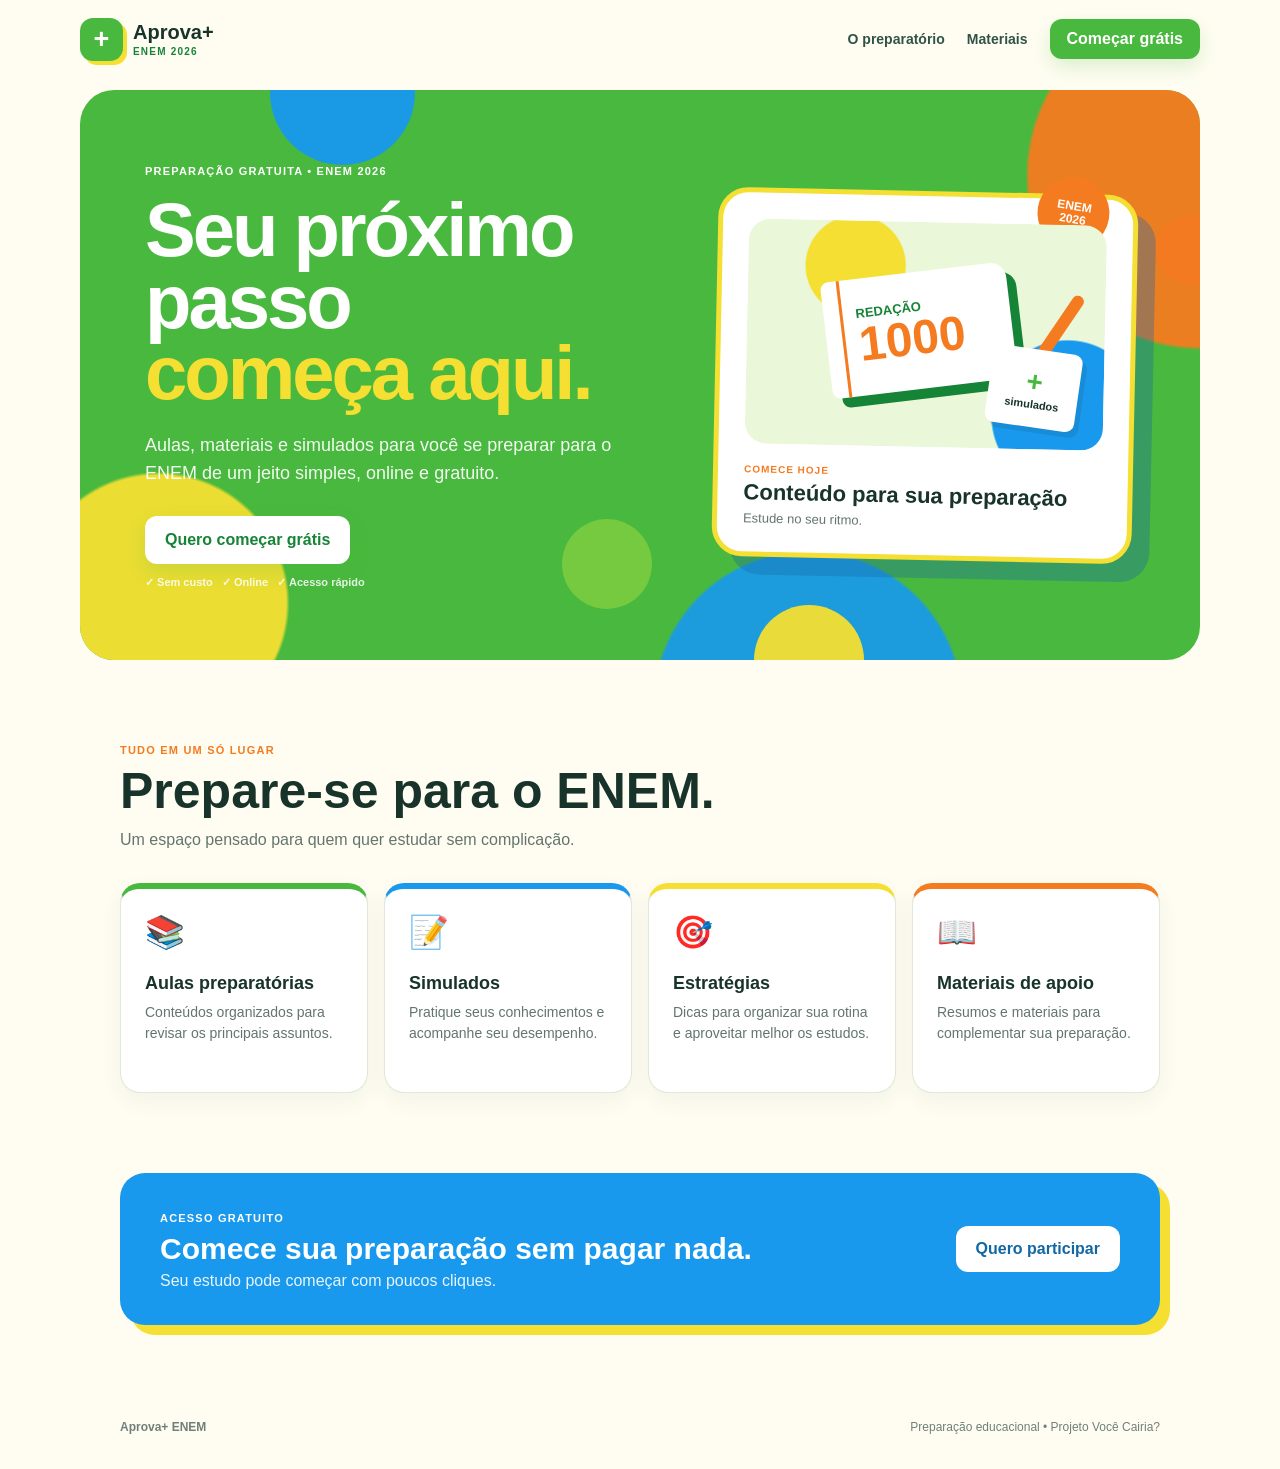
==== index.html @ 2ba7b363 "Primeiro commit de teste" ====
<!DOCTYPE html>
<html lang="pt-BR">
<head>
    <meta charset="UTF-8">
    <meta name="viewport" content="width=device-width, initial-scale=1.0">
    <meta property="og:title" content="Aprova+ ENEM — Preparação gratuita">
    <meta property="og:description" content="Aulas, materiais e simulados para sua preparação para o ENEM.">
    <meta property="og:type" content="website">
    <title>Aprova+ ENEM — Preparação gratuita</title>
    <link rel="stylesheet" href="style.css">
</head>

<body class="landing-page">

    <header class="site-header">
        <a class="brand" href="index.html" aria-label="Aprova+ ENEM">
            <span class="brand-mark">+</span>
            <span>
                <strong>Aprova+</strong>
                <small>ENEM 2026</small>
            </span>
        </a>

        <nav class="top-nav" aria-label="Navegação">
            <a href="#beneficios">O preparatório</a>
            <a href="#materiais">Materiais</a>
            <button class="header-button" onclick="openOpportunity()">Começar grátis</button>
        </nav>
    </header>

    <main>
        <section class="hero">
            <div class="shape shape-blue"></div>
            <div class="shape shape-yellow"></div>
            <div class="shape shape-orange"></div>
            <div class="shape shape-green"></div>

            <div class="hero-copy">
                <span class="eyebrow">PREPARAÇÃO GRATUITA • ENEM 2026</span>

                <h1>
                    Seu próximo passo
                    <span>começa aqui.</span>
                </h1>

                <p>
                    Aulas, materiais e simulados para você se preparar
                    para o ENEM de um jeito simples, online e gratuito.
                </p>

                <div class="hero-actions">
                    <button class="main-cta" onclick="openOpportunity()">
                        Quero começar grátis
                    </button>
                    <span class="microcopy">✓ Sem custo &nbsp; ✓ Online &nbsp; ✓ Acesso rápido</span>
                </div>
            </div>

            <div class="hero-card" aria-label="Destaque do preparatório">
                <div class="card-sticker">ENEM<br>2026</div>
                <div class="book-illustration">
                    <div class="book">
                        <span>REDAÇÃO</span>
                        <strong>1000</strong>
                    </div>
                    <div class="pencil"></div>
                    <div class="paper-note">
                        <b>+</b>
                        <span>simulados</span>
                    </div>
                </div>
                <div class="hero-card-text">
                    <small>COMECE HOJE</small>
                    <strong>Conteúdo para sua preparação</strong>
                    <span>Estude no seu ritmo.</span>
                </div>
            </div>
        </section>

        <section id="beneficios" class="benefits-section">
            <div class="section-heading">
                <span class="eyebrow">TUDO EM UM SÓ LUGAR</span>
                <h2>Prepare-se para o ENEM.</h2>
                <p>Um espaço pensado para quem quer estudar sem complicação.</p>
            </div>

            <div class="benefit-grid">
                <article class="benefit-card">
                    <span class="benefit-icon">📚</span>
                    <h3>Aulas preparatórias</h3>
                    <p>Conteúdos organizados para revisar os principais assuntos.</p>
                </article>

                <article class="benefit-card">
                    <span class="benefit-icon">📝</span>
                    <h3>Simulados</h3>
                    <p>Pratique seus conhecimentos e acompanhe seu desempenho.</p>
                </article>

                <article class="benefit-card">
                    <span class="benefit-icon">🎯</span>
                    <h3>Estratégias</h3>
                    <p>Dicas para organizar sua rotina e aproveitar melhor os estudos.</p>
                </article>

                <article class="benefit-card">
                    <span class="benefit-icon">📖</span>
                    <h3>Materiais de apoio</h3>
                    <p>Resumos e materiais para complementar sua preparação.</p>
                </article>
            </div>
        </section>

        <section id="materiais" class="mid-banner">
            <div>
                <span class="eyebrow">ACESSO GRATUITO</span>
                <h2>Comece sua preparação sem pagar nada.</h2>
                <p>Seu estudo pode começar com poucos cliques.</p>
            </div>
            <button class="light-button" onclick="openOpportunity()">Quero participar</button>
        </section>
    </main>

    <footer class="site-footer">
        <strong>Aprova+ ENEM</strong>
        <span>Preparação educacional • Projeto Você Cairia?</span>
    </footer>

    <div id="opportunity" class="modal hidden" role="dialog" aria-modal="true" aria-labelledby="modal-title">
        <div class="modal-card">
            <button class="modal-close" onclick="closeOpportunity()" aria-label="Fechar">×</button>

            <span class="eyebrow">VAGAS ABERTAS</span>
            <h2 id="modal-title">Seu acesso gratuito está a poucos passos.</h2>

            <p>
                Participe do preparatório e tenha acesso a aulas,
                materiais e simulados para sua preparação.
            </p>

            <div class="opportunity-points">
                <div><strong>01</strong><span>Aulas e conteúdos de revisão</span></div>
                <div><strong>02</strong><span>Materiais para estudar online</span></div>
                <div><strong>03</strong><span>Simulados para praticar</span></div>
            </div>

            <button class="main-cta full-button" onclick="goToSignup()">
                Liberar meu acesso
            </button>
        </div>
    </div>

    <script>
        function openOpportunity() {
            document.getElementById("opportunity").classList.remove("hidden");
            document.body.classList.add("modal-open");
        }

        function closeOpportunity() {
            document.getElementById("opportunity").classList.add("hidden");
            document.body.classList.remove("modal-open");
        }

        function goToSignup() {
            window.location.href = "login.html";
        }

        document.addEventListener("keydown", function(event) {
            if (event.key === "Escape") closeOpportunity();
        });
    </script>
</body>
</html>
---- style.css ----
* {
    box-sizing: border-box;
    margin: 0;
    padding: 0;
}

:root {
    --green: #49b83e;
    --green-dark: #168436;
    --green-soft: #eaf8d9;
    --yellow: #f4df32;
    --orange: #f47b20;
    --blue: #1899ee;
    --blue-dark: #1267a5;
    --ink: #18342a;
    --muted: #63756d;
    --cream: #fffdf2;
    --white: #ffffff;
    --line: #dfe8d9;
    --shadow: 0 18px 45px rgba(24, 52, 42, .12);
}

html {
    scroll-behavior: smooth;
}

body {
    min-height: 100vh;
    font-family: Arial, Helvetica, sans-serif;
    color: var(--ink);
    background: var(--cream);
}

body.modal-open {
    overflow: hidden;
}

button,
input,
select {
    font: inherit;
}

button {
    cursor: pointer;
}

a {
    color: inherit;
    text-decoration: none;
}

/* =========================================================
   HEADER
========================================================= */

.site-header {
    position: relative;
    z-index: 10;
    width: min(100% - 32px, 1120px);
    margin: 0 auto;
    min-height: 78px;
    display: flex;
    align-items: center;
    justify-content: space-between;
    gap: 20px;
}

.brand {
    display: inline-flex;
    align-items: center;
    gap: 10px;
}

.brand-mark {
    display: grid;
    place-items: center;
    width: 43px;
    height: 43px;
    border-radius: 13px;
    background: var(--green);
    color: white;
    font-size: 27px;
    font-weight: 900;
    box-shadow: 4px 4px 0 var(--yellow);
}

.brand strong,
.brand small {
    display: block;
}

.brand strong {
    font-size: 20px;
    line-height: 1;
}

.brand small {
    margin-top: 4px;
    color: var(--green-dark);
    font-size: 10px;
    font-weight: 900;
    letter-spacing: 1.2px;
}

.top-nav {
    display: flex;
    align-items: center;
    gap: 22px;
}

.top-nav a {
    color: #315347;
    font-size: 14px;
    font-weight: 700;
}

.header-button,
.main-cta {
    border: 0;
    border-radius: 12px;
    background: var(--green);
    color: white;
    font-weight: 900;
    box-shadow: 0 8px 20px rgba(73, 184, 62, .2);
    transition: transform .2s ease, box-shadow .2s ease;
}

.header-button {
    padding: 11px 17px;
}

.header-button:hover,
.main-cta:hover {
    transform: translateY(-2px);
    box-shadow: 0 12px 25px rgba(73, 184, 62, .28);
}

/* =========================================================
   HERO
========================================================= */

.hero {
    position: relative;
    width: min(100% - 32px, 1120px);
    min-height: 570px;
    margin: 12px auto 0;
    overflow: hidden;
    display: grid;
    grid-template-columns: 1.05fr .95fr;
    align-items: center;
    gap: 30px;
    padding: 60px 65px;
    border-radius: 34px;
    background: var(--green);
}

.hero::before {
    content: "";
    position: absolute;
    inset: 0;
    background:
        radial-gradient(circle at 7% 90%, rgba(244, 223, 50, .95) 0 11%, transparent 11.3%),
        radial-gradient(circle at 100% 15%, rgba(244, 123, 32, .95) 0 14%, transparent 14.3%),
        radial-gradient(circle at 65% 108%, rgba(24, 153, 238, .9) 0 16%, transparent 16.3%);
    pointer-events: none;
}

.shape {
    position: absolute;
    border-radius: 50%;
    opacity: .95;
    pointer-events: none;
}

.shape-blue {
    width: 145px;
    height: 145px;
    top: -70px;
    left: 17%;
    background: var(--blue);
}

.shape-yellow {
    width: 110px;
    height: 110px;
    bottom: -55px;
    right: 30%;
    background: var(--yellow);
}

.shape-orange {
    width: 70px;
    height: 70px;
    top: 22%;
    right: -25px;
    background: var(--orange);
}

.shape-green {
    width: 90px;
    height: 90px;
    bottom: 9%;
    left: 43%;
    background: #78cc40;
}

.hero-copy,
.hero-card {
    position: relative;
    z-index: 2;
}

.eyebrow {
    display: inline-block;
    color: #fff;
    font-size: 11px;
    font-weight: 900;
    letter-spacing: 1.2px;
}

.hero h1 {
    max-width: 620px;
    margin-top: 15px;
    color: white;
    font-size: clamp(46px, 6vw, 76px);
    line-height: .94;
    letter-spacing: -3px;
}

.hero h1 span {
    display: block;
    color: var(--yellow);
}

.hero-copy > p {
    max-width: 560px;
    margin-top: 23px;
    color: rgba(255,255,255,.93);
    font-size: 18px;
    line-height: 1.55;
}

.hero-actions {
    margin-top: 28px;
}

.main-cta {
    padding: 15px 20px;
}

.hero .main-cta {
    background: #fff;
    color: var(--green-dark);
}

.microcopy {
    display: block;
    margin-top: 12px;
    color: rgba(255,255,255,.85);
    font-size: 11px;
    font-weight: 700;
}

.hero-card {
    width: min(100%, 420px);
    justify-self: end;
    padding: 26px;
    border: 5px solid var(--yellow);
    border-radius: 30px;
    background: #fff;
    box-shadow: 18px 18px 0 rgba(24, 103, 165, .35);
    transform: rotate(1.2deg);
}

.card-sticker {
    position: absolute;
    top: -22px;
    right: 24px;
    width: 72px;
    height: 72px;
    display: grid;
    place-items: center;
    border-radius: 50%;
    background: var(--orange);
    color: white;
    font-size: 12px;
    font-weight: 900;
    line-height: 1.05;
    text-align: center;
    transform: rotate(8deg);
}

.book-illustration {
    position: relative;
    height: 225px;
    border-radius: 22px;
    overflow: hidden;
    background:
        radial-gradient(circle at 30% 20%, var(--yellow) 0 16%, transparent 16.5%),
        radial-gradient(circle at 90% 85%, var(--blue) 0 20%, transparent 20.5%),
        var(--green-soft);
}

.book {
    position: absolute;
    left: 22%;
    top: 22%;
    width: 52%;
    height: 52%;
    display: flex;
    flex-direction: column;
    justify-content: center;
    padding-left: 20px;
    border-radius: 8px 16px 16px 8px;
    background: white;
    box-shadow: 9px 10px 0 var(--green-dark);
    transform: rotate(-8deg);
}

.book::after {
    content: "";
    position: absolute;
    left: 16px;
    top: 0;
    bottom: 0;
    width: 3px;
    background: var(--orange);
}

.book span {
    margin-left: 12px;
    color: var(--green-dark);
    font-size: 13px;
    font-weight: 900;
}

.book strong {
    margin-left: 12px;
    color: var(--orange);
    font-size: 48px;
    line-height: 1;
}

.pencil {
    position: absolute;
    right: 13%;
    top: 28%;
    width: 12px;
    height: 105px;
    border-radius: 8px;
    background: var(--orange);
    transform: rotate(33deg);
}

.paper-note {
    position: absolute;
    right: 7%;
    bottom: 10%;
    width: 90px;
    height: 78px;
    display: flex;
    flex-direction: column;
    justify-content: center;
    align-items: center;
    border-radius: 9px;
    background: #fff;
    transform: rotate(7deg);
    box-shadow: 5px 5px 0 rgba(24, 52, 42, .12);
}

.paper-note b {
    color: var(--green);
    font-size: 28px;
}

.paper-note span {
    font-size: 11px;
    font-weight: 900;
}

.hero-card-text {
    display: grid;
    gap: 5px;
    margin-top: 20px;
}

.hero-card-text small {
    color: var(--orange);
    font-size: 10px;
    font-weight: 900;
    letter-spacing: 1px;
}

.hero-card-text strong {
    font-size: 22px;
}

.hero-card-text span {
    color: var(--muted);
    font-size: 13px;
}

/* =========================================================
   BENEFITS
========================================================= */

.benefits-section {
    width: min(100% - 32px, 1040px);
    margin: 80px auto;
}

.section-heading {
    max-width: 620px;
}

.section-heading .eyebrow {
    color: var(--orange);
}

.section-heading h2 {
    margin-top: 8px;
    font-size: clamp(32px, 5vw, 50px);
    line-height: 1;
}

.section-heading p {
    margin-top: 12px;
    color: var(--muted);
    line-height: 1.55;
}

.benefit-grid {
    display: grid;
    grid-template-columns: repeat(4, 1fr);
    gap: 16px;
    margin-top: 30px;
}

.benefit-card {
    min-height: 210px;
    padding: 24px;
    border: 1px solid var(--line);
    border-radius: 20px;
    background: white;
    box-shadow: 0 8px 25px rgba(24,52,42,.05);
}

.benefit-card:nth-child(1) {
    border-top: 6px solid var(--green);
}

.benefit-card:nth-child(2) {
    border-top: 6px solid var(--blue);
}

.benefit-card:nth-child(3) {
    border-top: 6px solid var(--yellow);
}

.benefit-card:nth-child(4) {
    border-top: 6px solid var(--orange);
}

.benefit-icon {
    font-size: 32px;
}

.benefit-card h3 {
    margin-top: 22px;
    font-size: 18px;
}

.benefit-card p {
    margin-top: 8px;
    color: var(--muted);
    font-size: 14px;
    line-height: 1.5;
}

/* =========================================================
   BANNER / FOOTER
========================================================= */

.mid-banner {
    width: min(100% - 32px, 1040px);
    margin: 0 auto 70px;
    padding: 35px 40px;
    display: flex;
    align-items: center;
    justify-content: space-between;
    gap: 25px;
    border-radius: 25px;
    background: var(--blue);
    color: white;
    box-shadow: 10px 10px 0 var(--yellow);
}

.mid-banner .eyebrow {
    color: white;
}

.mid-banner h2 {
    max-width: 630px;
    margin-top: 6px;
    font-size: 30px;
}

.mid-banner p {
    margin-top: 6px;
    opacity: .9;
}

.light-button {
    border: 0;
    border-radius: 12px;
    padding: 14px 20px;
    background: white;
    color: var(--blue-dark);
    font-weight: 900;
}

.full-button {
    width: 100%;
}

.site-footer {
    width: min(100% - 32px, 1040px);
    margin: 0 auto;
    padding: 25px 0 35px;
    display: flex;
    justify-content: space-between;
    gap: 20px;
    color: #708079;
    font-size: 12px;
}

/* =========================================================
   MODAL
========================================================= */

.modal {
    position: fixed;
    z-index: 50;
    inset: 0;
    display: grid;
    place-items: center;
    padding: 20px;
    background: rgba(24,52,42,.58);
    backdrop-filter: blur(7px);
}

.hidden {
    display: none;
}

.modal-card {
    position: relative;
    width: min(100%, 480px);
    padding: 34px;
    border-radius: 25px;
    background: white;
    box-shadow: var(--shadow);
}

.modal-card .eyebrow {
    color: var(--orange);
}

.modal-card h2 {
    margin-top: 9px;
    font-size: 32px;
    line-height: 1.03;
}

.modal-card > p {
    margin-top: 13px;
    color: var(--muted);
    line-height: 1.55;
}

.modal-close {
    position: absolute;
    top: 11px;
    right: 15px;
    border: 0;
    background: transparent;
    color: #60736a;
    font-size: 30px;
}

.opportunity-points {
    display: grid;
    gap: 9px;
    margin-top: 22px;
}

.opportunity-points div {
    display: flex;
    align-items: center;
    gap: 12px;
    padding: 11px;
    border-radius: 12px;
    background: var(--green-soft);
}

.opportunity-points strong {
    display: grid;
    place-items: center;
    width: 35px;
    height: 35px;
    flex: 0 0 35px;
    border-radius: 10px;
    background: var(--green);
    color: white;
    font-size: 12px;
}

/* =========================================================
   SIGNUP
========================================================= */

.signup-page {
    background:
        radial-gradient(circle at 10% 5%, rgba(244,223,50,.5) 0 12%, transparent 12.5%),
        radial-gradient(circle at 100% 95%, rgba(24,153,238,.35) 0 15%, transparent 15.5%),
        var(--cream);
}

.compact-header {
    width: min(100% - 32px, 920px);
}

.secure-label {
    color: var(--green-dark);
    font-size: 12px;
    font-weight: 900;
}

.signup-main {
    width: min(100% - 32px, 520px);
    margin: 35px auto 70px;
}

.signup-card {
    padding: 40px;
    border: 1px solid var(--line);
    border-radius: 27px;
    background: white;
    box-shadow: var(--shadow);
}

.signup-badge {
    width: 70px;
    height: 70px;
    display: grid;
    place-items: center;
    margin: 0 auto 22px;
    border-radius: 50%;
    background: var(--yellow);
    color: var(--green-dark);
    font-size: 11px;
    font-weight: 900;
    line-height: 1;
    text-align: center;
    box-shadow: 5px 5px 0 var(--blue);
}

.signup-card .eyebrow {
    display: block;
    color: var(--orange);
    text-align: center;
}

.signup-card h1 {
    margin-top: 8px;
    text-align: center;
    font-size: 34px;
}

.signup-subtitle {
    margin: 10px auto 0;
    max-width: 390px;
    color: var(--muted);
    line-height: 1.55;
    text-align: center;
}

form {
    margin-top: 25px;
}

label {
    display: block;
    margin: 16px 0 7px;
    font-size: 13px;
    font-weight: 800;
}

input,
select {
    width: 100%;
    border: 1px solid #cfdcd3;
    border-radius: 11px;
    padding: 14px;
    outline: none;
    background: #fbfdf9;
    color: var(--ink);
}

input:focus,
select:focus {
    border-color: var(--green);
    box-shadow: 0 0 0 3px rgba(73,184,62,.12);
}

input::placeholder {
    color: #8b9b94;
}

.signup-card .main-cta {
    margin-top: 22px;
}

.privacy-note {
    display: flex;
    gap: 9px;
    margin-top: 18px;
    padding: 12px;
    border-radius: 12px;
    background: #f3f8ef;
}

.privacy-note span {
    color: var(--green-dark);
    font-weight: 900;
}

.privacy-note p {
    color: #667970;
    font-size: 11px;
    line-height: 1.5;
}

/* =========================================================
   RESULTADO
========================================================= */

.result-page {
    padding: 30px 16px 70px;
    background:
        radial-gradient(circle at 8% 4%, rgba(244,223,50,.35), transparent 20%),
        radial-gradient(circle at 94% 7%, rgba(24,153,238,.25), transparent 23%),
        #f7fbf3;
}

.result-container {
    width: min(100%, 820px);
    margin: 0 auto;
}

.reveal {
    position: relative;
    overflow: hidden;
    padding: 48px 34px;
    border-radius: 28px;
    background: var(--green);
    color: white;
    text-align: center;
    box-shadow: 12px 12px 0 var(--yellow);
}

.reveal::before {
    content: "";
    position: absolute;
    width: 180px;
    height: 180px;
    top: -90px;
    left: -50px;
    border-radius: 50%;
    background: var(--blue);
}

.reveal::after {
    content: "";
    position: absolute;
    width: 130px;
    height: 130px;
    right: -50px;
    bottom: -50px;
    border-radius: 50%;
    background: var(--orange);
}

.reveal > * {
    position: relative;
    z-index: 2;
}

.reveal-stamp {
    display: inline-block;
    padding: 7px 12px;
    border-radius: 999px;
    background: white;
    color: var(--green-dark);
    font-size: 10px;
    font-weight: 900;
    letter-spacing: 1px;
}

.reveal h1 {
    margin-top: 17px;
    color: white;
    font-size: clamp(34px, 7vw, 58px);
    line-height: .98;
}

.reveal-subtitle {
    max-width: 650px;
    margin: 15px auto 0;
    color: rgba(255,255,255,.92);
    line-height: 1.55;
}

.project-info {
    display: grid;
    gap: 5px;
    margin: 25px auto 0;
    max-width: 650px;
    padding: 15px;
    border-radius: 14px;
    background: rgba(255,255,255,.13);
    font-size: 12px;
}

.lesson-block,
.survey-block,
.share-block {
    margin-top: 22px;
    padding: 30px;
    border: 1px solid var(--line);
    border-radius: 22px;
    background: white;
    box-shadow: 0 8px 24px rgba(24,52,42,.05);
}

.lesson-block.highlight {
    border: 0;
    background: var(--yellow);
}

.section-kicker {
    color: var(--green-dark);
    font-size: 10px;
    font-weight: 900;
    letter-spacing: 1.1px;
}

.lesson-block h2,
.survey-block h2,
.share-block h2 {
    margin-top: 8px;
    font-size: 27px;
    line-height: 1.08;
}

.lesson-block p,
.survey-block > p,
.share-block > p {
    margin-top: 11px;
    color: var(--muted);
    line-height: 1.6;
}

.highlight p {
    color: #496052;
}

.evidence-list {
    display: grid;
    gap: 12px;
    margin-top: 22px;
}

.evidence {
    display: grid;
    grid-template-columns: 45px 1fr;
    gap: 12px;
    align-items: start;
    padding: 15px;
    border-radius: 14px;
    background: #f4f8ef;
}

.evidence > span {
    display: grid;
    place-items: center;
    width: 40px;
    height: 40px;
    border-radius: 10px;
    background: var(--green);
    color: white;
    font-weight: 900;
}

.evidence h3 {
    font-size: 16px;
}

.evidence p {
    margin-top: 5px;
    font-size: 13px;
}

.protection-list {
    display: grid;
    gap: 12px;
    margin-top: 20px;
    padding-left: 22px;
}

.protection-list li {
    color: #53675e;
    line-height: 1.5;
}

.survey-block label {
    margin-top: 20px;
}

.choice-grid {
    display: grid;
    grid-template-columns: 1fr 1fr;
    gap: 10px;
    margin-top: 10px;
}

.choice-grid button {
    min-height: 55px;
    border: 1px solid var(--line);
    border-radius: 12px;
    background: white;
    color: var(--ink);
    font-size: 13px;
    font-weight: 700;
    text-align: left;
    padding: 12px;
}

.choice-grid button:hover,
.choice-grid button.selected {
    border-color: var(--green);
    background: var(--green-soft);
}

.survey-button {
    margin-top: 20px;
}

.survey-message {
    min-height: 20px;
    color: var(--green-dark) !important;
    font-size: 12px;
    font-weight: 700;
}

.share-block {
    text-align: center;
    background: var(--blue);
    border: 0;
    color: white;
}

.share-block h2 {
    color: white;
}

.share-block > p {
    color: rgba(255,255,255,.9);
}

.share-block .light-button {
    margin-top: 18px;
}

.home-link {
    display: block;
    width: fit-content;
    margin: 25px auto 0;
    color: var(--green-dark);
    font-size: 13px;
    font-weight: 900;
}

/* =========================================================
   RESPONSIVO
========================================================= */

@media (max-width: 850px) {
    .top-nav a {
        display: none;
    }

    .hero {
        grid-template-columns: 1fr;
        padding: 45px 30px;
    }

    .hero-card {
        justify-self: center;
        width: min(100%, 430px);
    }

    .benefit-grid {
        grid-template-columns: 1fr 1fr;
    }

    .mid-banner {
        flex-direction: column;
        align-items: flex-start;
    }
}

@media (max-width: 560px) {
    .site-header {
        min-height: 68px;
    }

    .header-button {
        padding: 10px 12px;
        font-size: 12px;
    }

    .hero {
        min-height: auto;
        margin-top: 4px;
        padding: 40px 22px 32px;
        border-radius: 25px;
    }

    .hero h1 {
        font-size: 48px;
        letter-spacing: -2px;
    }

    .hero-copy > p {
        font-size: 15px;
    }

    .hero-card {
        padding: 18px;
    }

    .book-illustration {
        height: 190px;
    }

    .benefits-section {
        margin: 55px auto;
    }

    .benefit-grid {
        grid-template-columns: 1fr;
    }

    .benefit-card {
        min-height: auto;
    }

    .mid-banner {
        padding: 28px 24px;
    }

    .mid-banner h2 {
        font-size: 25px;
    }

    .site-footer {
        flex-direction: column;
    }

    .signup-main {
        margin-top: 20px;
    }

    .signup-card {
        padding: 28px 20px;
    }

    .signup-card h1 {
        font-size: 29px;
    }

    .reveal {
        padding: 38px 20px;
    }

    .lesson-block,
    .survey-block,
    .share-block {
        padding: 23px 20px;
    }

    .choice-grid {
        grid-template-columns: 1fr;
    }

    .project-info {
        font-size: 11px;
    }
}
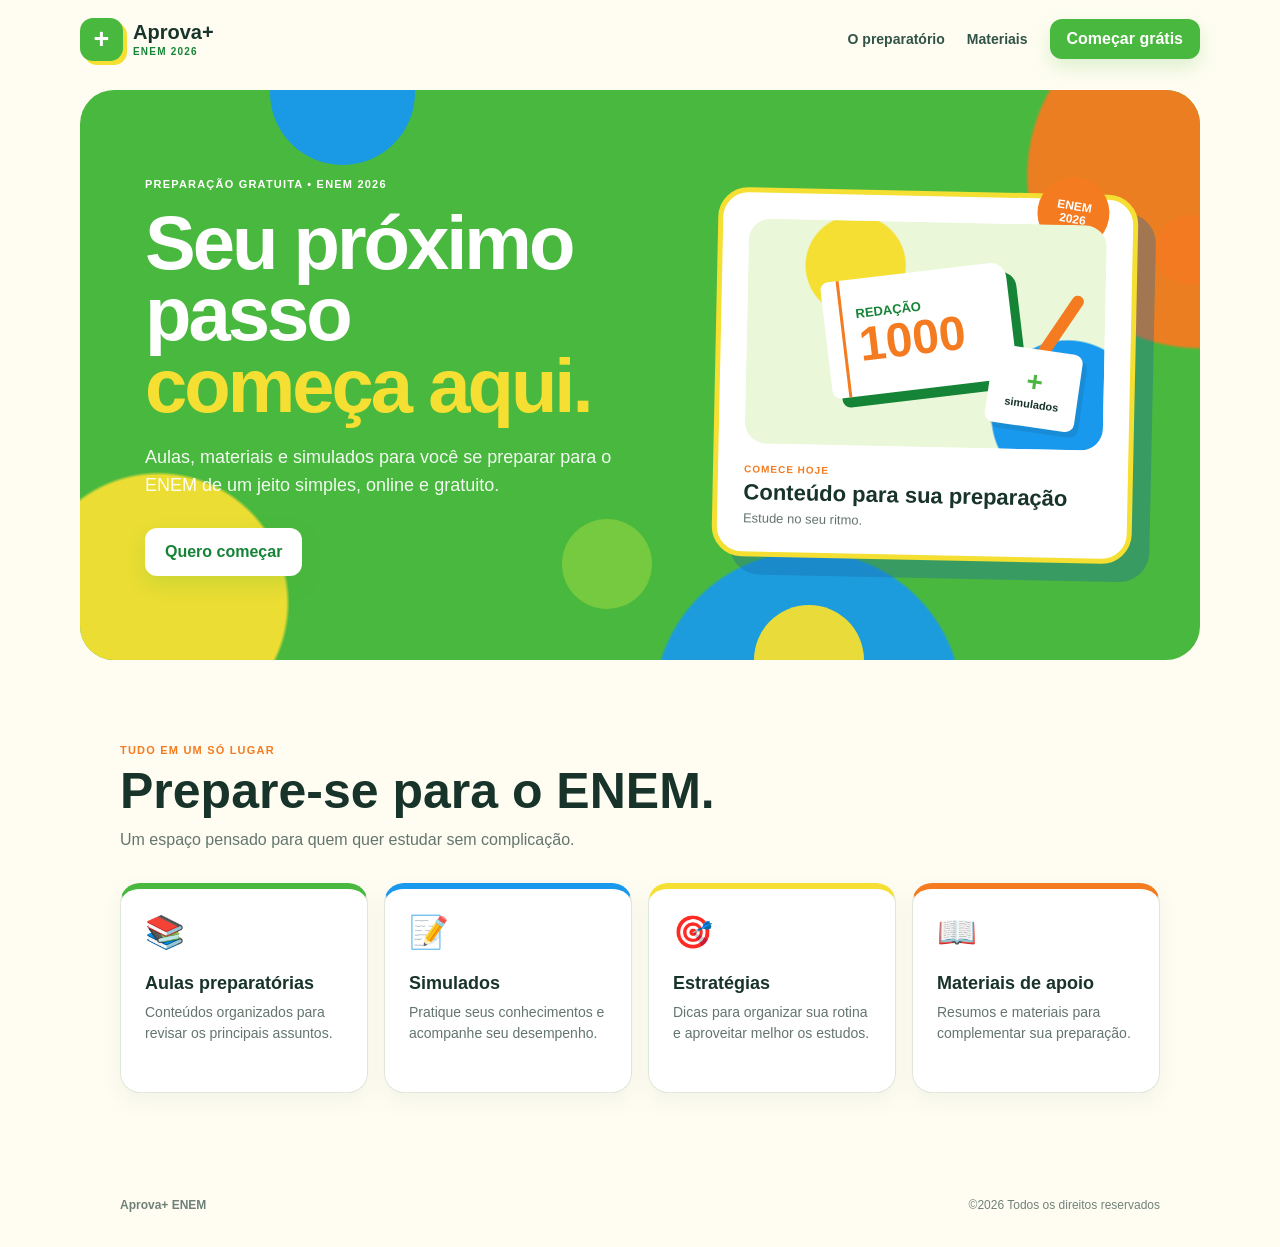
==== commit 3e78197a: "arrumei todo o projeto desde as informações até cores e detalhes" ====
--- a/index.html
+++ b/index.html
@@ -50,9 +50,8 @@
 
                 <div class="hero-actions">
                     <button class="main-cta" onclick="openOpportunity()">
-                        Quero começar grátis
+                        Quero começar
                     </button>
-                    <span class="microcopy">✓ Sem custo &nbsp; ✓ Online &nbsp; ✓ Acesso rápido</span>
                 </div>
             </div>
 
@@ -111,19 +110,11 @@
             </div>
         </section>
 
-        <section id="materiais" class="mid-banner">
-            <div>
-                <span class="eyebrow">ACESSO GRATUITO</span>
-                <h2>Comece sua preparação sem pagar nada.</h2>
-                <p>Seu estudo pode começar com poucos cliques.</p>
-            </div>
-            <button class="light-button" onclick="openOpportunity()">Quero participar</button>
-        </section>
     </main>
 
     <footer class="site-footer">
         <strong>Aprova+ ENEM</strong>
-        <span>Preparação educacional • Projeto Você Cairia?</span>
+        <span>&copy;2026 Todos os direitos reservados</span>
     </footer>
 
     <div id="opportunity" class="modal hidden" role="dialog" aria-modal="true" aria-labelledby="modal-title">
--- a/style.css
+++ b/style.css
@@ -233,10 +233,10 @@
     color: var(--yellow);
 }
 
-.hero-copy > p {
+.hero-copy>p {
     max-width: 560px;
     margin-top: 23px;
-    color: rgba(255,255,255,.93);
+    color: rgba(255, 255, 255, .93);
     font-size: 18px;
     line-height: 1.55;
 }
@@ -257,7 +257,7 @@
 .microcopy {
     display: block;
     margin-top: 12px;
-    color: rgba(255,255,255,.85);
+    color: rgba(255, 255, 255, .85);
     font-size: 11px;
     font-weight: 700;
 }
@@ -443,7 +443,7 @@
     border: 1px solid var(--line);
     border-radius: 20px;
     background: white;
-    box-shadow: 0 8px 25px rgba(24,52,42,.05);
+    box-shadow: 0 8px 25px rgba(24, 52, 42, .05);
 }
 
 .benefit-card:nth-child(1) {
@@ -546,7 +546,7 @@
     display: grid;
     place-items: center;
     padding: 20px;
-    background: rgba(24,52,42,.58);
+    background: rgba(24, 52, 42, .58);
     backdrop-filter: blur(7px);
 }
 
@@ -573,7 +573,7 @@
     line-height: 1.03;
 }
 
-.modal-card > p {
+.modal-card>p {
     margin-top: 13px;
     color: var(--muted);
     line-height: 1.55;
@@ -622,8 +622,8 @@
 
 .signup-page {
     background:
-        radial-gradient(circle at 10% 5%, rgba(244,223,50,.5) 0 12%, transparent 12.5%),
-        radial-gradient(circle at 100% 95%, rgba(24,153,238,.35) 0 15%, transparent 15.5%),
+        radial-gradient(circle at 10% 5%, rgba(244, 223, 50, .5) 0 12%, transparent 12.5%),
+        radial-gradient(circle at 100% 95%, rgba(24, 153, 238, .35) 0 15%, transparent 15.5%),
         var(--cream);
 }
 
@@ -711,7 +711,7 @@
 input:focus,
 select:focus {
     border-color: var(--green);
-    box-shadow: 0 0 0 3px rgba(73,184,62,.12);
+    box-shadow: 0 0 0 3px rgba(73, 184, 62, .12);
 }
 
 input::placeholder {
@@ -749,8 +749,8 @@
 .result-page {
     padding: 30px 16px 70px;
     background:
-        radial-gradient(circle at 8% 4%, rgba(244,223,50,.35), transparent 20%),
-        radial-gradient(circle at 94% 7%, rgba(24,153,238,.25), transparent 23%),
+        radial-gradient(circle at 8% 4%, rgba(244, 223, 50, .35), transparent 20%),
+        radial-gradient(circle at 94% 7%, rgba(24, 153, 238, .25), transparent 23%),
         #f7fbf3;
 }
 
@@ -792,7 +792,7 @@
     background: var(--orange);
 }
 
-.reveal > * {
+.reveal>* {
     position: relative;
     z-index: 2;
 }
@@ -810,15 +810,25 @@
 
 .reveal h1 {
     margin-top: 17px;
-    color: white;
+    color: rgb(255, 0, 0);
     font-size: clamp(34px, 7vw, 58px);
     line-height: .98;
+    text-shadow: 4px 4px 0px black;
+    font-family: 'Bangers', cursive;
+}
+
+.reveal-subtitle-bg {
+    width: 100%;
+    background-color: #FFD900;
+    padding: 12px 0;
+    margin-top: 30px
 }
 
 .reveal-subtitle {
     max-width: 650px;
-    margin: 15px auto 0;
-    color: rgba(255,255,255,.92);
+    margin: 0 auto;
+    padding: 0 20px;
+    color: #000;
     line-height: 1.55;
 }
 
@@ -829,8 +839,8 @@
     max-width: 650px;
     padding: 15px;
     border-radius: 14px;
-    background: rgba(255,255,255,.13);
-    font-size: 12px;
+    background: rgba(255, 255, 255, .13);
+    font-size: 15px;
 }
 
 .lesson-block,
@@ -841,7 +851,7 @@
     border: 1px solid var(--line);
     border-radius: 22px;
     background: white;
-    box-shadow: 0 8px 24px rgba(24,52,42,.05);
+    box-shadow: 0 8px 24px rgba(24, 52, 42, .05);
 }
 
 .lesson-block.highlight {
@@ -865,8 +875,8 @@
 }
 
 .lesson-block p,
-.survey-block > p,
-.share-block > p {
+.survey-block>p,
+.share-block>p {
     margin-top: 11px;
     color: var(--muted);
     line-height: 1.6;
@@ -892,7 +902,7 @@
     background: #f4f8ef;
 }
 
-.evidence > span {
+.evidence>span {
     display: grid;
     place-items: center;
     width: 40px;
@@ -975,8 +985,8 @@
     color: white;
 }
 
-.share-block > p {
-    color: rgba(255,255,255,.9);
+.share-block>p {
+    color: rgba(255, 255, 255, .9);
 }
 
 .share-block .light-button {
@@ -1043,7 +1053,7 @@
         letter-spacing: -2px;
     }
 
-    .hero-copy > p {
+    .hero-copy>p {
         font-size: 15px;
     }
 
@@ -1108,4 +1118,4 @@
     .project-info {
         font-size: 11px;
     }
-}
+}
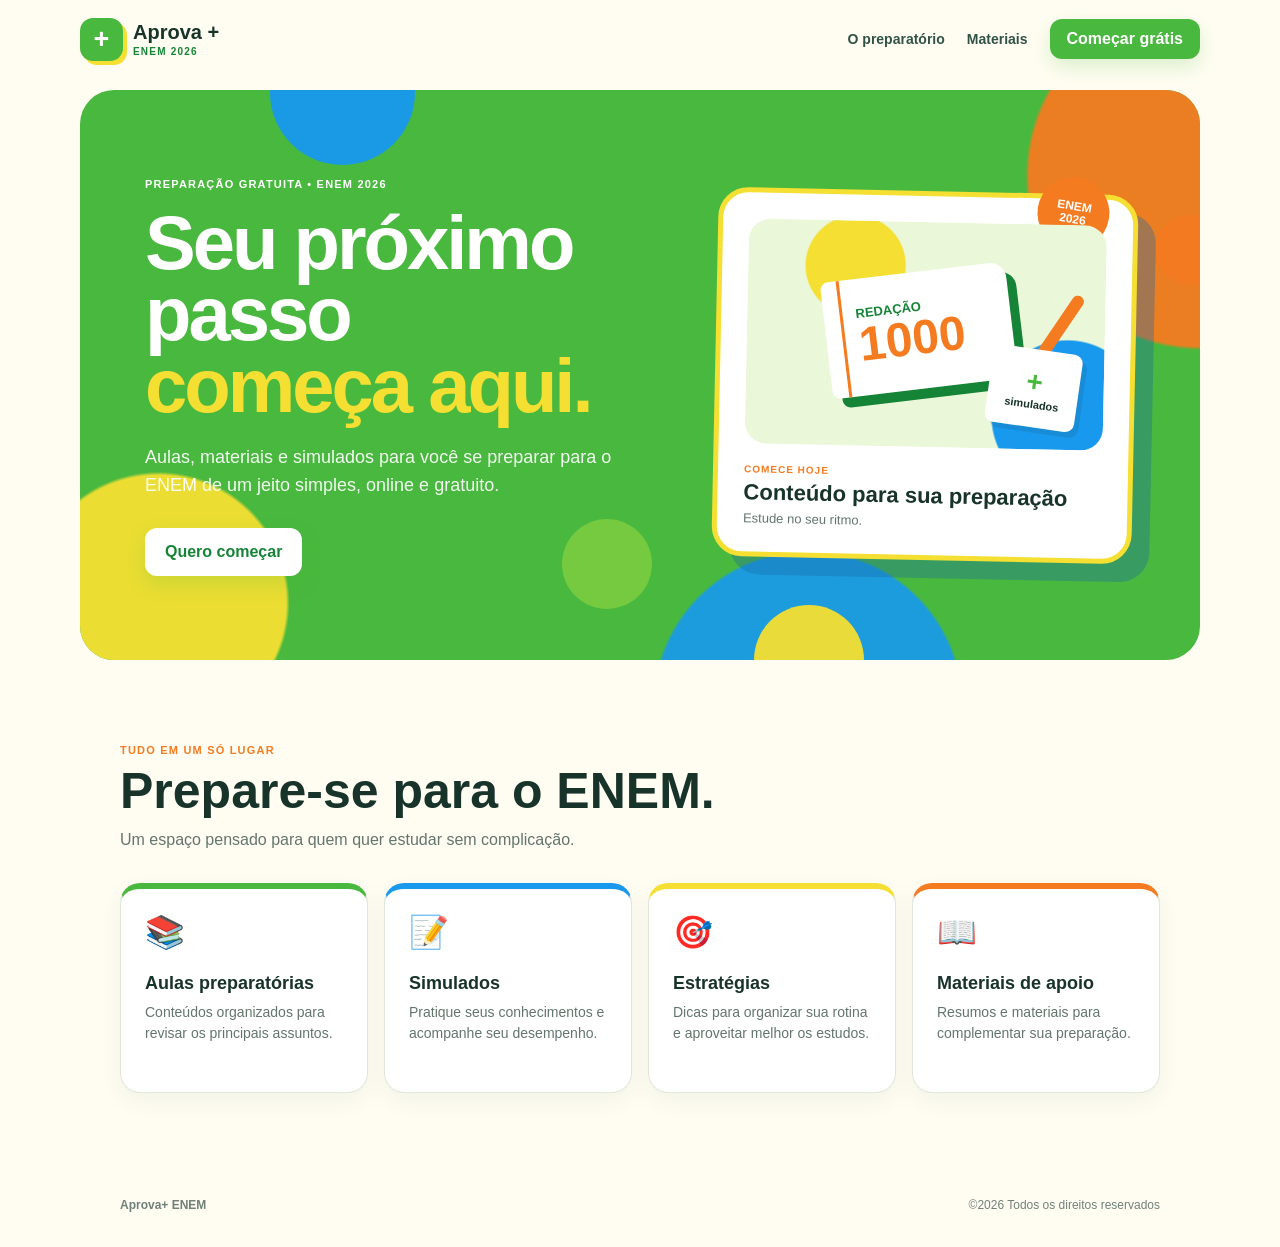
==== commit ae60936f: "titulo" ====
--- a/index.html
+++ b/index.html
@@ -16,7 +16,7 @@
         <a class="brand" href="index.html" aria-label="Aprova+ ENEM">
             <span class="brand-mark">+</span>
             <span>
-                <strong>Aprova+</strong>
+                <strong>Aprova +</strong>
                 <small>ENEM 2026</small>
             </span>
         </a>
--- a/style.css
+++ b/style.css
@@ -814,7 +814,6 @@
     font-size: clamp(34px, 7vw, 58px);
     line-height: .98;
     text-shadow: 4px 4px 0px black;
-    font-family: 'Bangers', cursive;
 }
 
 .reveal-subtitle-bg {
